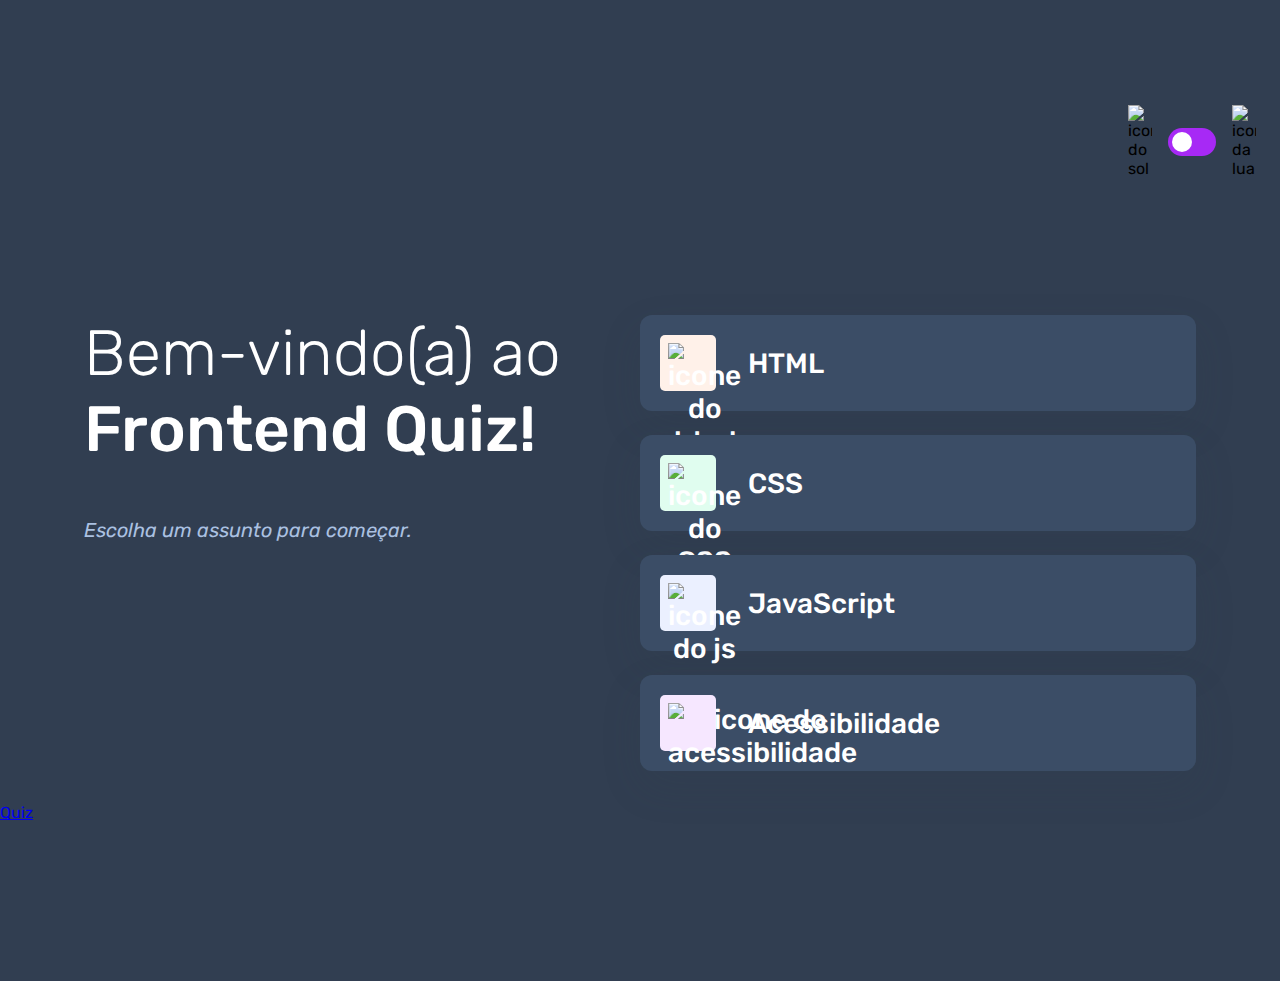
==== index.html @ e658a37e "criacao da pagina do quiz" ====
<!DOCTYPE html>
<html lang="en">
<head>
    <meta charset="UTF-8">
    <meta name="viewport" content="width=device-width, initial-scale=1.0">
    <link rel="preconnect" href="https://fonts.googleapis.com">
<link rel="preconnect" href="https://fonts.gstatic.com" crossorigin>
<link href="https://fonts.googleapis.com/css2?family=Rubik:ital,wght@0,300..900;1,300..900&display=swap" rel="stylesheet">
    <link rel="stylesheet" href="style.css">
    <title>Quiz App</title>
</head>
<body class="escuro">
    <header>
        <div class="tema">

            <img src="./assets/images/icon-sun-dark.svg" alt="icone do sol">
            <button>
                <div></div>
            </button>
            <img src="./assets/images/icon-moon-dark.svg" alt="icone da lua ">
        </div>
    </header>

    <main>
        <section class="boas_vindas">
            <h1> Bem-vindo(a) ao <br> 
            
            <strong>Frontend Quiz!</strong>
            </h1>


            <p>Escolha um assunto para começar.</p>
        </section>

        <section class="assuntos">
            <button class="botao_html">
                <div>
                    <img src="./assets/images/icon-html.svg" alt="icone do html">
                </div>
                HTML
            </button>

            <button class="botao_css">
                <div>
                    <img src="./assets/images/icon-css.svg" alt="icone do CSS">
                </div>
                CSS
            </button>

            <button class="botao_javascript">
                <div>
                    <img src="./assets/images/icon-js.svg" alt="icone do js">
                </div>
                JavaScript
            </button>

            <button class="botao_acessibilidade">
                <div>
                    <img src="./assets/images/icon-accessibility.svg" alt="icone do acessibilidade">
                </div>
                Acessibilidade
            </button>
        </section>
    </main>
    <a href="./pages/quiz/quiz.html">Quiz</a>
</body>
</html>
---- style.css ----
* {
    margin: 0;
    padding: 0;
    box-sizing: border-box;
    font-family: "Rubik", sans-serif;
    -webkit-font-smoothing: antialiased;
}
:root{
    --bg-color: #f4f6fa;
    --purple: #a729f5;
    --primary-text-color: #313e51;
    --secondary-text-color: #626c7f;
    --button-bg: #fff;
    --shadow: 0px 16px 40px 0px rgba(143,160,193,0.14);
    --bg-html: #fff1e9;
    --bg-css: #e0fdef;
    --bg-javascript: #ebf0ff;
    --bg-acessibilidade: #f6e7ff;
    --white: #fff;
    --bg-mobile: url(./assets/images/pattern-background-mobile-light.svg);
    --bg-desktop: url(./assets/images/pattern-background-desktop-light.svg);
}

body.escuro {
    --bg-color: #313e51;
    --bg-mobile: url(./assets/images/pattern-background-mobile-dark.svg);
    --bg-desktop: url(./assets/images/pattern-background-desktop-dark.svg);
    --primary-text-color: #fff;
    --secondary-text-color: #abc1e1;
    --button-bg: #3b4d66;
    --shadow:0px 16px 40px 0px rgba(49, 62, 81, 0.14);
}


body{
    height: 100vh;
    background: var(--bg-mobile) var(--bg-color);
    background-repeat: no-repeat;
    background-size: cover;
}
header{
    padding: 16px 24px;
    display: flex;
    justify-content: flex-end;
}
.tema {
    padding: 8px 0;
    display: flex;
    align-items: center;
    gap: 8px;
}
.tema img {
    width: 16px;
}
.tema button {
    height: 20px;
    width: 32px;
    background: var(--purple);
    border: 0;
    border-radius: 999px;
    padding: 4px;
}
.tema button div {
    background: var(--white);
    width: 12px;
    height: 12px;
    border-radius: 999px;
}
main {
    padding: 32px 24px;
}
.boas_vindas {
    margin-bottom: 40px;
}
.boas_vindas h1 {
    font-size: 40px;
    font-weight: 300;
    color: var(--primary-text-color);
    margin-bottom: 16px;
}
.boas_vindas h1 strong {
    font-weight: 500;
}
.boas_vindas p {
    color: var(--secondary-text-color);
    font-size: 14px;
    line-height: 150%;
    font-style: italic;
}
.assuntos {
    display: flex;
    flex-direction: column;
    gap: 12px;
}
.assuntos button {
    border: none;
    background: var(--button-bg);
    display: flex;
    align-items: center;
    gap: 16px;
    padding: 12px;
    border-radius: 12px;
    box-shadow: var(--shadow);
    font-size: 18px;
    font-weight: 500;
    color: var(--primary-text-color);
}
.assuntos button div {
    width: 40px;
    height: 40px;
    padding: 5px;
    border-radius: 5px;
}
.assuntos button img {
    width: 100%;
}
.botao_html div {
    background: var(--bg-html);
}
.botao_css div {
    background: var(--bg-css);
}
.botao_javascript div {
    background: var(--bg-javascript);
}
.botao_acessibilidade div {
    background: var(--bg-acessibilidade);
}
@media(min-width: 1100px) {
    body {
        background: var(--bg-desktop) var(--bg-color);
        background-size: cover;
        background-repeat: no-repeat;
    }
    header {
        margin-block: 81px;
    }
    .tema {
        gap: 16px;
    }
    .tema img {
        width: 24px;
    }
    .tema button {
        width: 48px;
        height: 28px;
    }
    .tema button div {
        width: 20px;
        height: 20px;
    }
    main {
        display: flex;
        max-width: 1160px;
        margin-inline: auto;
    }
    section {
        width: 100%;
    }
    .boas_vindas h1 {
        font-size: 64px;
        margin-bottom: 48px;
    }
    .boas_vindas p {
        font-size: 20px;
    }
    .assuntos {
        gap: 24px;
    }
    .assuntos button {
        font-size: 28px;
        padding: 20px;
        gap: 32px;
    }
    .assuntos button div {
        width: 56px;
        height: 56px;
        padding: 8px;
    }
}
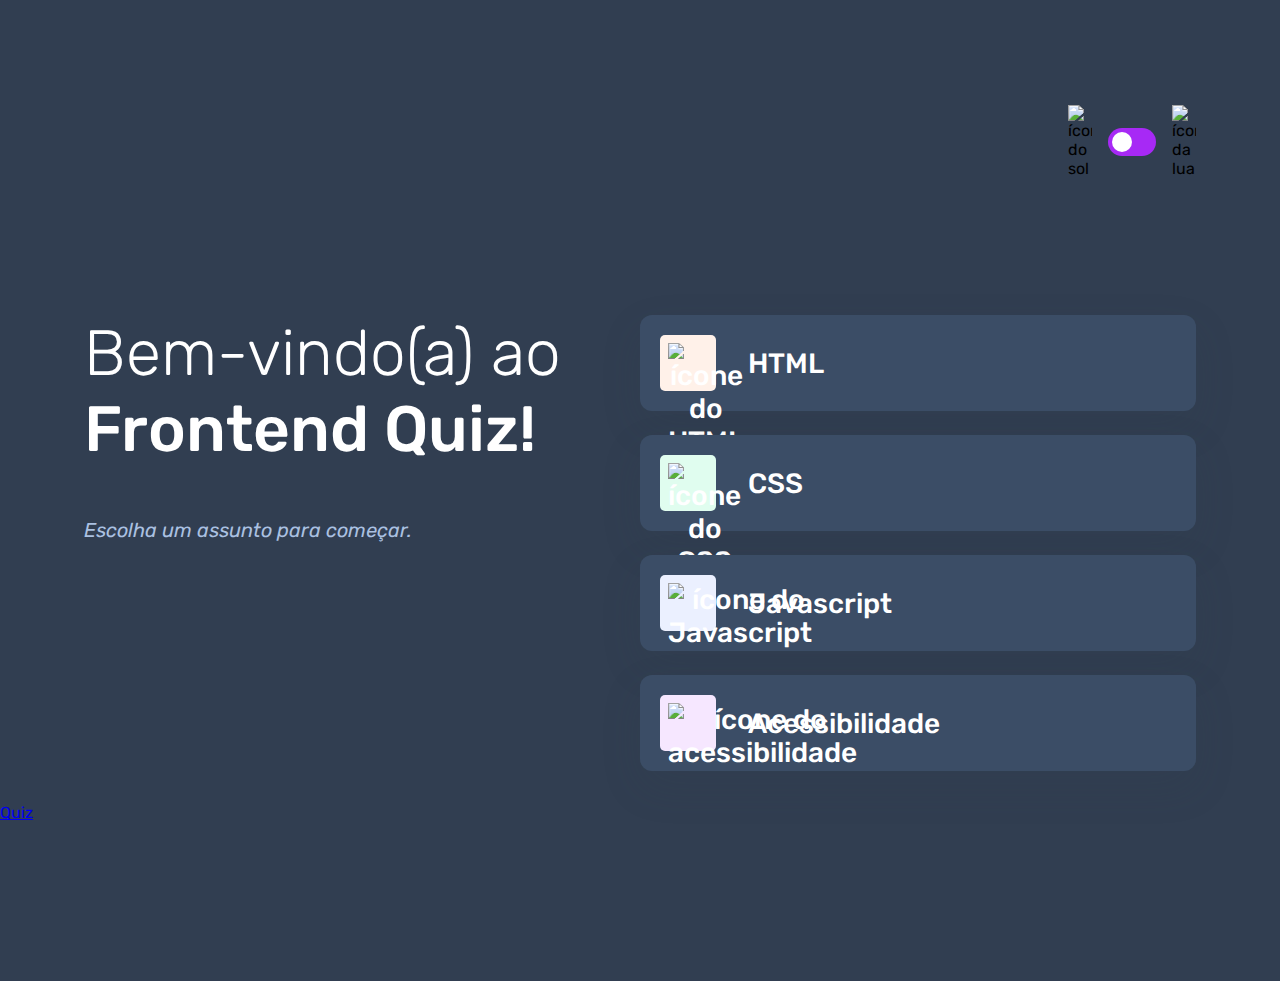
==== commit 76d1724f: "primeiros ajustes no java script" ====
--- a/index.html
+++ b/index.html
@@ -4,64 +4,62 @@
     <meta charset="UTF-8">
     <meta name="viewport" content="width=device-width, initial-scale=1.0">
     <link rel="preconnect" href="https://fonts.googleapis.com">
-<link rel="preconnect" href="https://fonts.gstatic.com" crossorigin>
-<link href="https://fonts.googleapis.com/css2?family=Rubik:ital,wght@0,300..900;1,300..900&display=swap" rel="stylesheet">
+    <link rel="preconnect" href="https://fonts.gstatic.com" crossorigin>
+    <link href="https://fonts.googleapis.com/css2?family=Rubik:ital,wght@0,300..900;1,300..900&display=swap" rel="stylesheet">
     <link rel="stylesheet" href="style.css">
+    <script src="./script.js" defer></script>
     <title>Quiz App</title>
 </head>
 <body class="escuro">
     <header>
         <div class="tema">
-
-            <img src="./assets/images/icon-sun-dark.svg" alt="icone do sol">
+            <img src="./assets/images/icon-sun-dark.svg" alt="ícone do sol">
             <button>
                 <div></div>
             </button>
-            <img src="./assets/images/icon-moon-dark.svg" alt="icone da lua ">
+            <img src="./assets/images/icon-moon-dark.svg" alt="ícone da lua">
         </div>
     </header>
 
     <main>
         <section class="boas_vindas">
-            <h1> Bem-vindo(a) ao <br> 
-            
-            <strong>Frontend Quiz!</strong>
+            <h1> 
+                Bem-vindo(a) ao <br> 
+                <strong>Frontend Quiz!</strong>
             </h1>
 
+            <p>Escolha um assunto para começar.</p>
 
-            <p>Escolha um assunto para começar.</p>
         </section>
-
         <section class="assuntos">
             <button class="botao_html">
                 <div>
-                    <img src="./assets/images/icon-html.svg" alt="icone do html">
+                    <img src="./assets/images/icon-html.svg" alt="ícone do HTML">
                 </div>
                 HTML
             </button>
-
             <button class="botao_css">
                 <div>
-                    <img src="./assets/images/icon-css.svg" alt="icone do CSS">
+                    <img src="./assets/images/icon-css.svg" alt="ícone do CSS">
                 </div>
                 CSS
             </button>
-
             <button class="botao_javascript">
                 <div>
-                    <img src="./assets/images/icon-js.svg" alt="icone do js">
+                    <img src="./assets/images/icon-js.svg" alt="ícone do Javascript">
                 </div>
-                JavaScript
+                Javascript
             </button>
-
+            
             <button class="botao_acessibilidade">
                 <div>
-                    <img src="./assets/images/icon-accessibility.svg" alt="icone do acessibilidade">
+                    <img src="./assets/images/icon-accessibility.svg" alt="ícone do acessibilidade">
                 </div>
                 Acessibilidade
             </button>
         </section>
     </main>
+    
     <a href="./pages/quiz/quiz.html">Quiz</a>
 </body>
 </html>--- a/style.css
+++ b/style.css
@@ -42,6 +42,8 @@
     padding: 16px 24px;
     display: flex;
     justify-content: flex-end;
+    max-width: 1160px;
+    margin-inline: auto;
 }
 .tema {
     padding: 8px 0;
@@ -59,6 +61,7 @@
     border: 0;
     border-radius: 999px;
     padding: 4px;
+     display: flex;
 }
 .tema button div {
     background: var(--white);
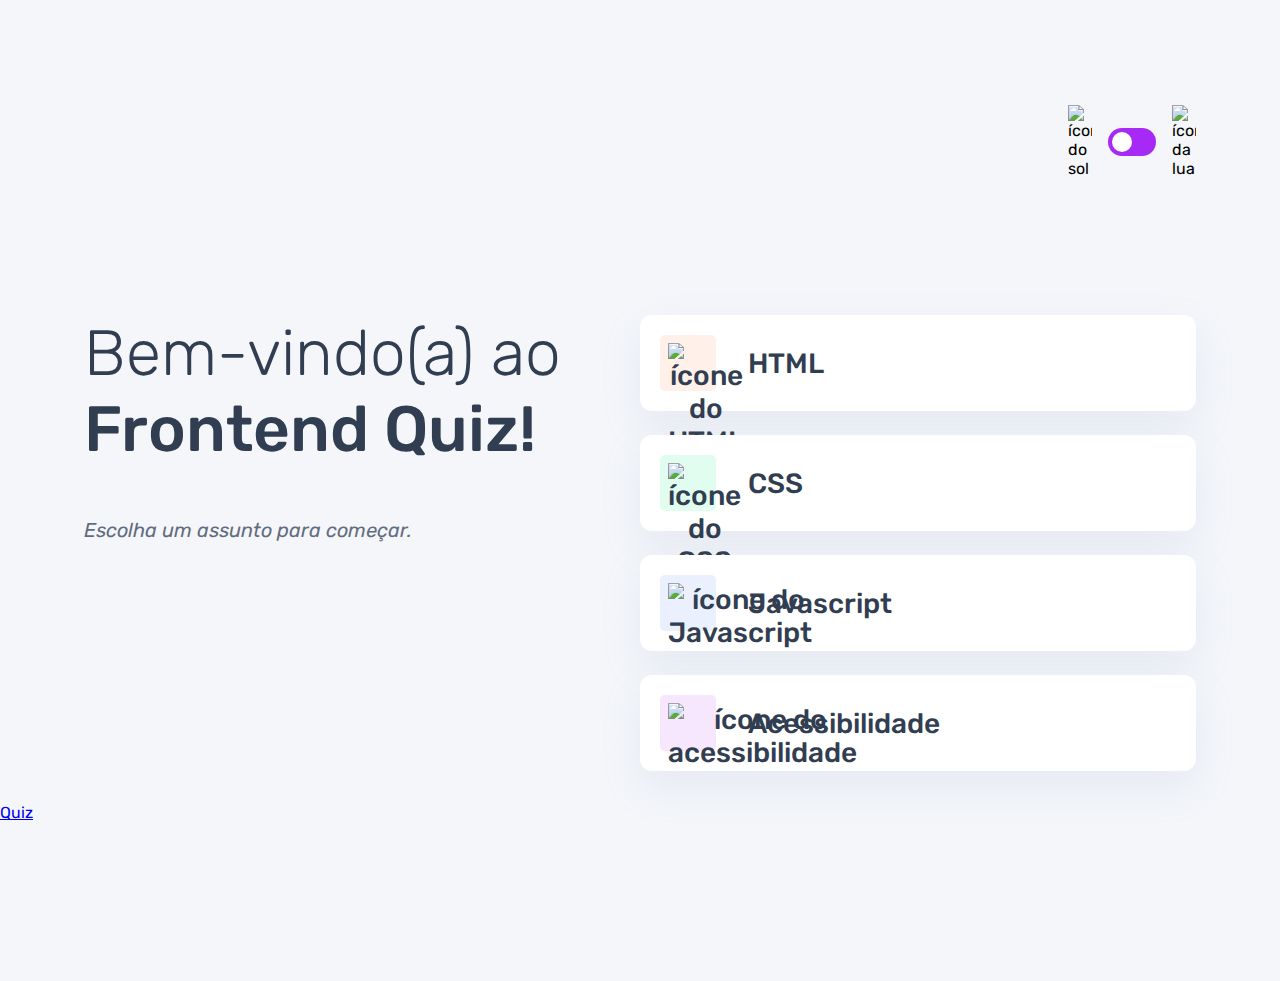
==== commit f962bce3: "criacao do helper responsavle por mudar o tema" ====
--- a/index.html
+++ b/index.html
@@ -7,10 +7,10 @@
     <link rel="preconnect" href="https://fonts.gstatic.com" crossorigin>
     <link href="https://fonts.googleapis.com/css2?family=Rubik:ital,wght@0,300..900;1,300..900&display=swap" rel="stylesheet">
     <link rel="stylesheet" href="style.css">
-    <script src="./script.js" defer></script>
+    <script src="./script.js" type="module" defer></script>
     <title>Quiz App</title>
 </head>
-<body class="escuro">
+<body>
     <header>
         <div class="tema">
             <img src="./assets/images/icon-sun-dark.svg" alt="ícone do sol">
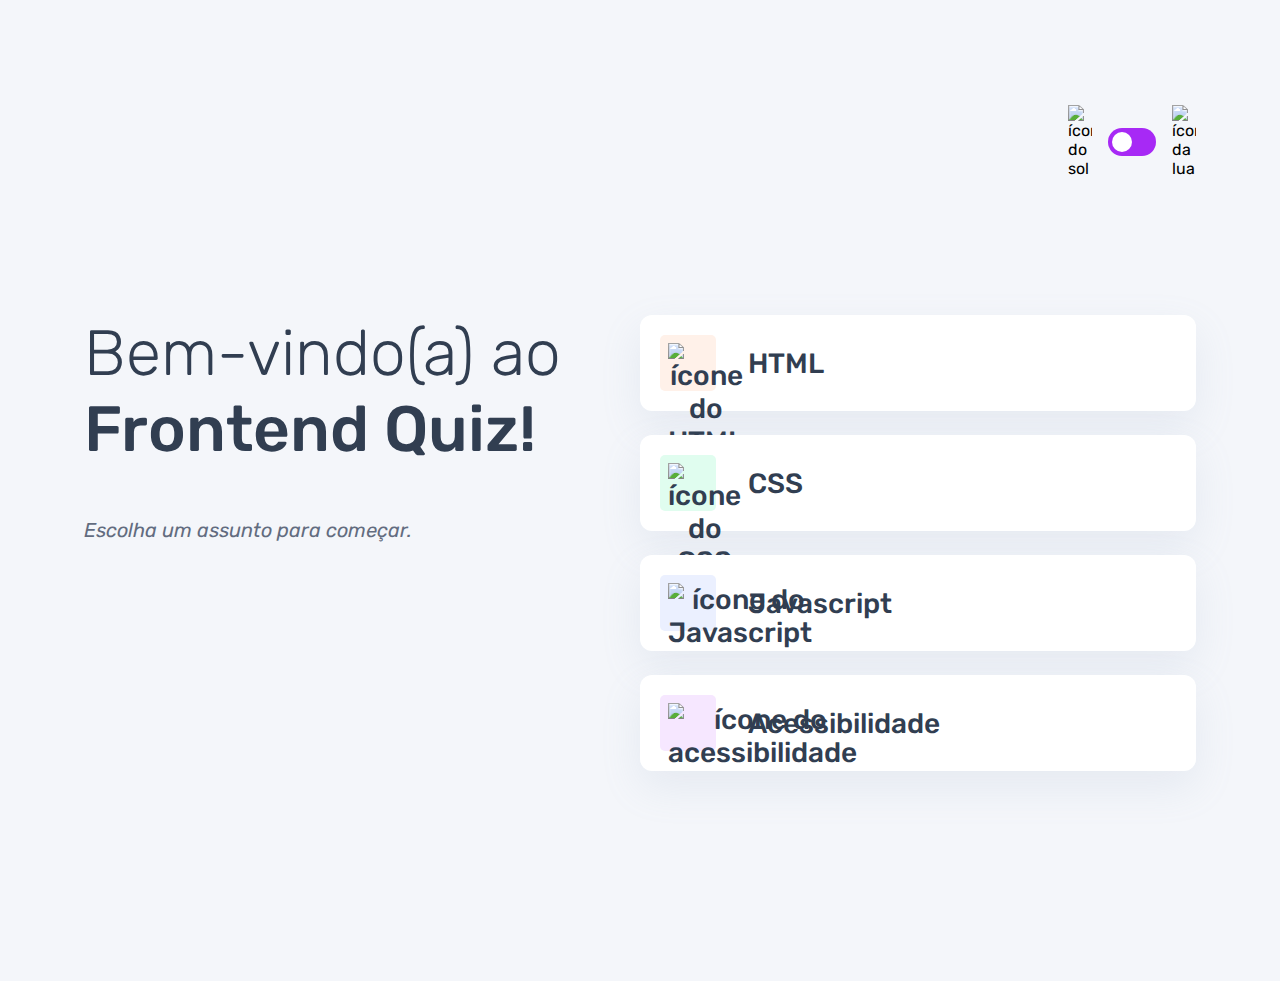
==== commit 29eb6034: "adicionada a função para escolher o tema do quiz no index.html" ====
--- a/index.html
+++ b/index.html
@@ -8,7 +8,8 @@
     <link href="https://fonts.googleapis.com/css2?family=Rubik:ital,wght@0,300..900;1,300..900&display=swap" rel="stylesheet">
     <link rel="stylesheet" href="style.css">
     <script src="./script.js" type="module" defer></script>
-    <title>Quiz App</title>
+
+    <title>Quiz ApPp</title>
 </head>
 <body>
     <header>
@@ -18,31 +19,38 @@
                 <div></div>
             </button>
             <img src="./assets/images/icon-moon-dark.svg" alt="ícone da lua">
+
+
         </div>
     </header>
-
     <main>
         <section class="boas_vindas">
             <h1> 
                 Bem-vindo(a) ao <br> 
                 <strong>Frontend Quiz!</strong>
+
+
             </h1>
 
             <p>Escolha um assunto para começar.</p>
-
         </section>
         <section class="assuntos">
+
+
             <button class="botao_html">
                 <div>
                     <img src="./assets/images/icon-html.svg" alt="ícone do HTML">
                 </div>
+
                 HTML
             </button>
             <button class="botao_css">
+
                 <div>
                     <img src="./assets/images/icon-css.svg" alt="ícone do CSS">
                 </div>
                 CSS
+
             </button>
             <button class="botao_javascript">
                 <div>
@@ -50,6 +58,8 @@
                 </div>
                 Javascript
             </button>
+            
+
             
             <button class="botao_acessibilidade">
                 <div>
@@ -59,7 +69,7 @@
             </button>
         </section>
     </main>
-    
-    <a href="./pages/quiz/quiz.html">Quiz</a>
+
+   
 </body>
 </html>--- a/style.css
+++ b/style.css
@@ -21,6 +21,8 @@
     --bg-desktop: url(./assets/images/pattern-background-desktop-light.svg);
 }
 
+
+
 body.escuro {
     --bg-color: #313e51;
     --bg-mobile: url(./assets/images/pattern-background-mobile-dark.svg);
@@ -38,6 +40,8 @@
     background-repeat: no-repeat;
     background-size: cover;
 }
+
+
 header{
     padding: 16px 24px;
     display: flex;
@@ -45,6 +49,9 @@
     max-width: 1160px;
     margin-inline: auto;
 }
+
+
+
 .tema {
     padding: 8px 0;
     display: flex;
@@ -61,8 +68,11 @@
     border: 0;
     border-radius: 999px;
     padding: 4px;
-     display: flex;
-}
+    display: flex;
+    cursor: pointer;
+}
+
+
 .tema button div {
     background: var(--white);
     width: 12px;
@@ -107,7 +117,9 @@
     font-size: 18px;
     font-weight: 500;
     color: var(--primary-text-color);
-}
+    cursor: pointer;
+}
+
 .assuntos button div {
     width: 40px;
     height: 40px;
@@ -120,12 +132,23 @@
 .botao_html div {
     background: var(--bg-html);
 }
+
 .botao_css div {
     background: var(--bg-css);
 }
+
 .botao_javascript div {
     background: var(--bg-javascript);
 }
+
+
+
+
+
+
+
+
+
 .botao_acessibilidade div {
     background: var(--bg-acessibilidade);
 }
@@ -175,9 +198,28 @@
         padding: 20px;
         gap: 32px;
     }
+
+
+
+
+
+
+
+
+
+
+
+
+
+
+
+
+
+
+
     .assuntos button div {
         width: 56px;
         height: 56px;
         padding: 8px;
     }
-}
+}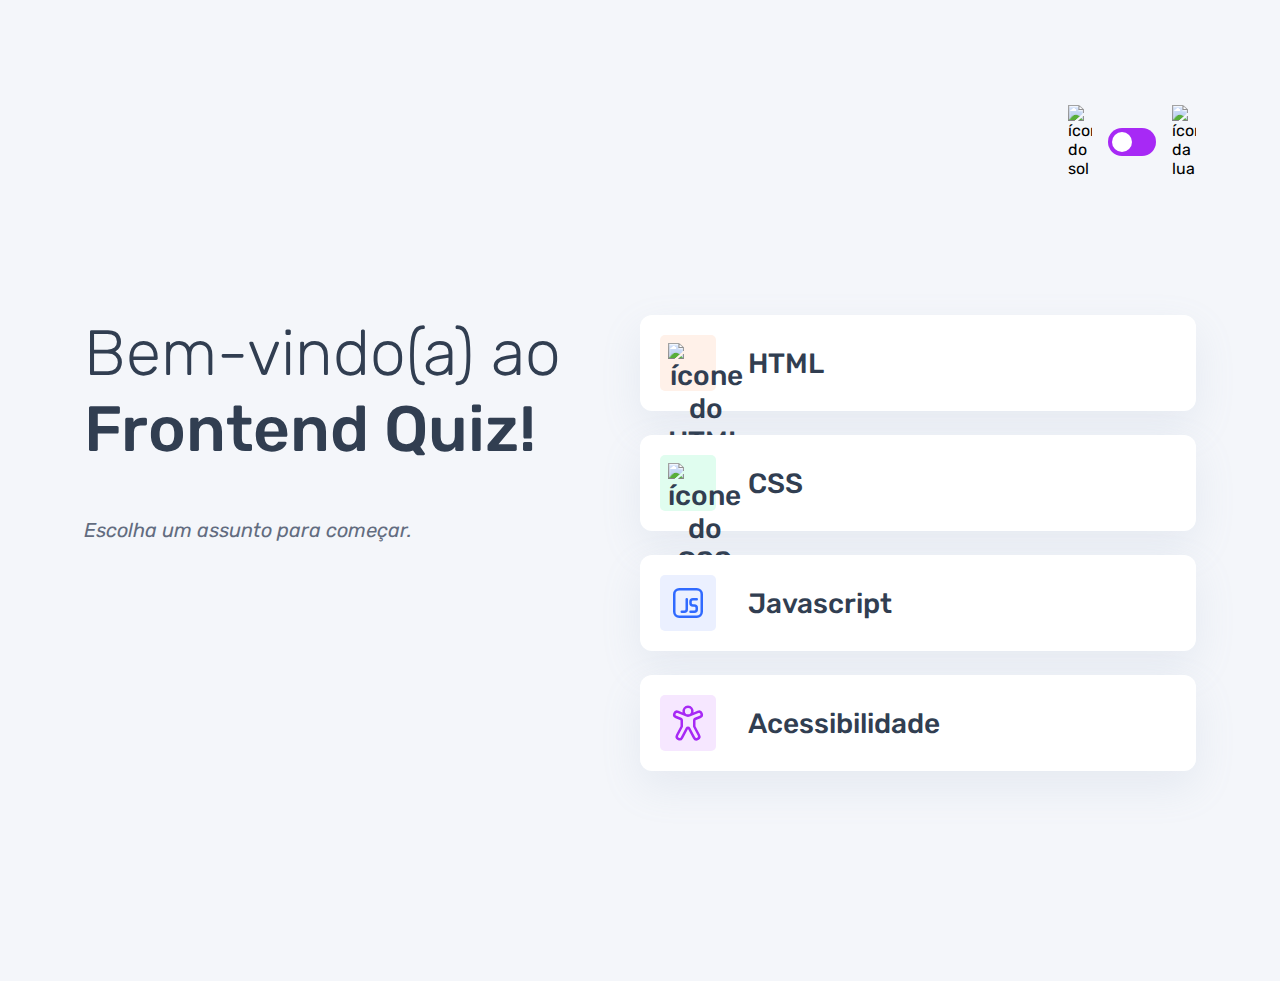
==== commit 53a0bd03: "alteração dinâmica do assunto da página git commit -m" ====
--- a/index.html
+++ b/index.html
@@ -54,16 +54,16 @@
             </button>
             <button class="botao_javascript">
                 <div>
-                    <img src="./assets/images/icon-js.svg" alt="ícone do Javascript">
+                    <img src="./assets/images/icon-javascript.svg" alt="ícone do Javascript">
                 </div>
                 Javascript
             </button>
             
 
-            
+
             <button class="botao_acessibilidade">
                 <div>
-                    <img src="./assets/images/icon-accessibility.svg" alt="ícone do acessibilidade">
+                    <img src="./assets/images/icon-acessibilidade.svg" alt="ícone do acessibilidade">
                 </div>
                 Acessibilidade
             </button>
